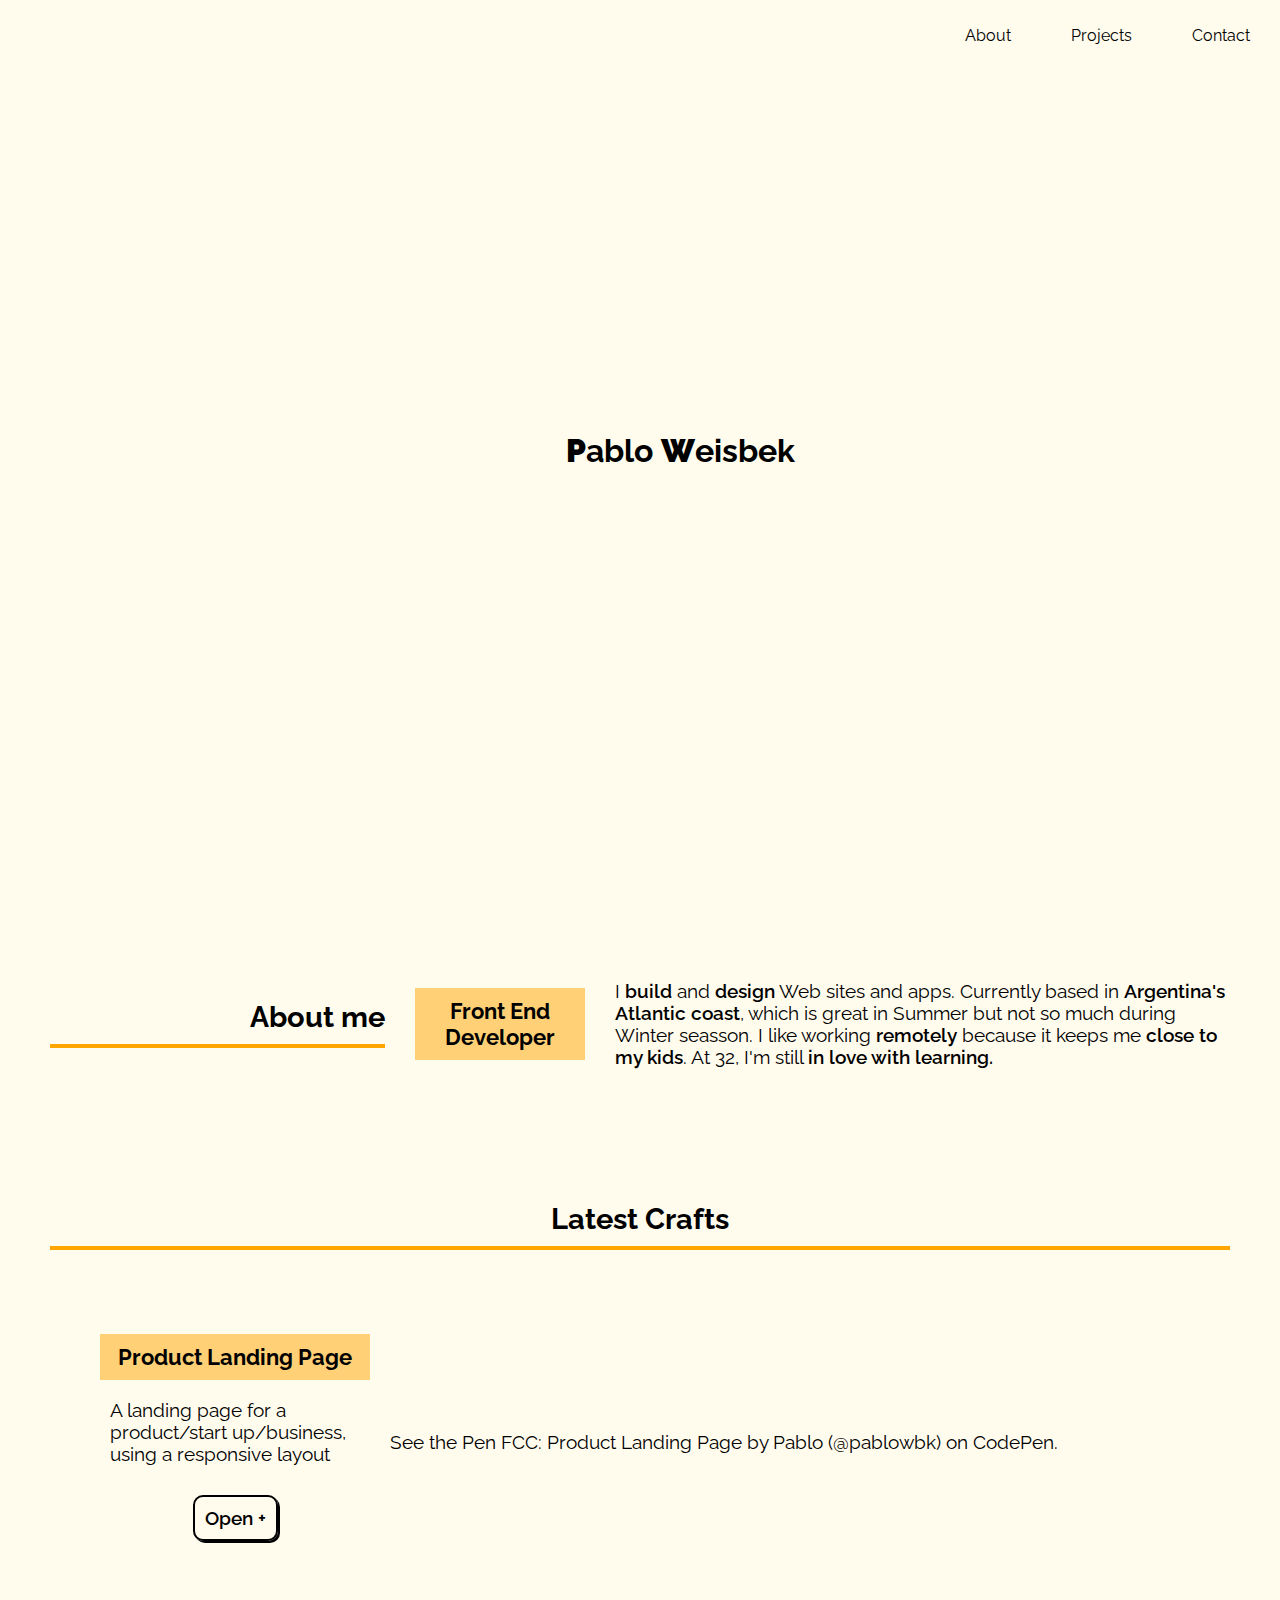
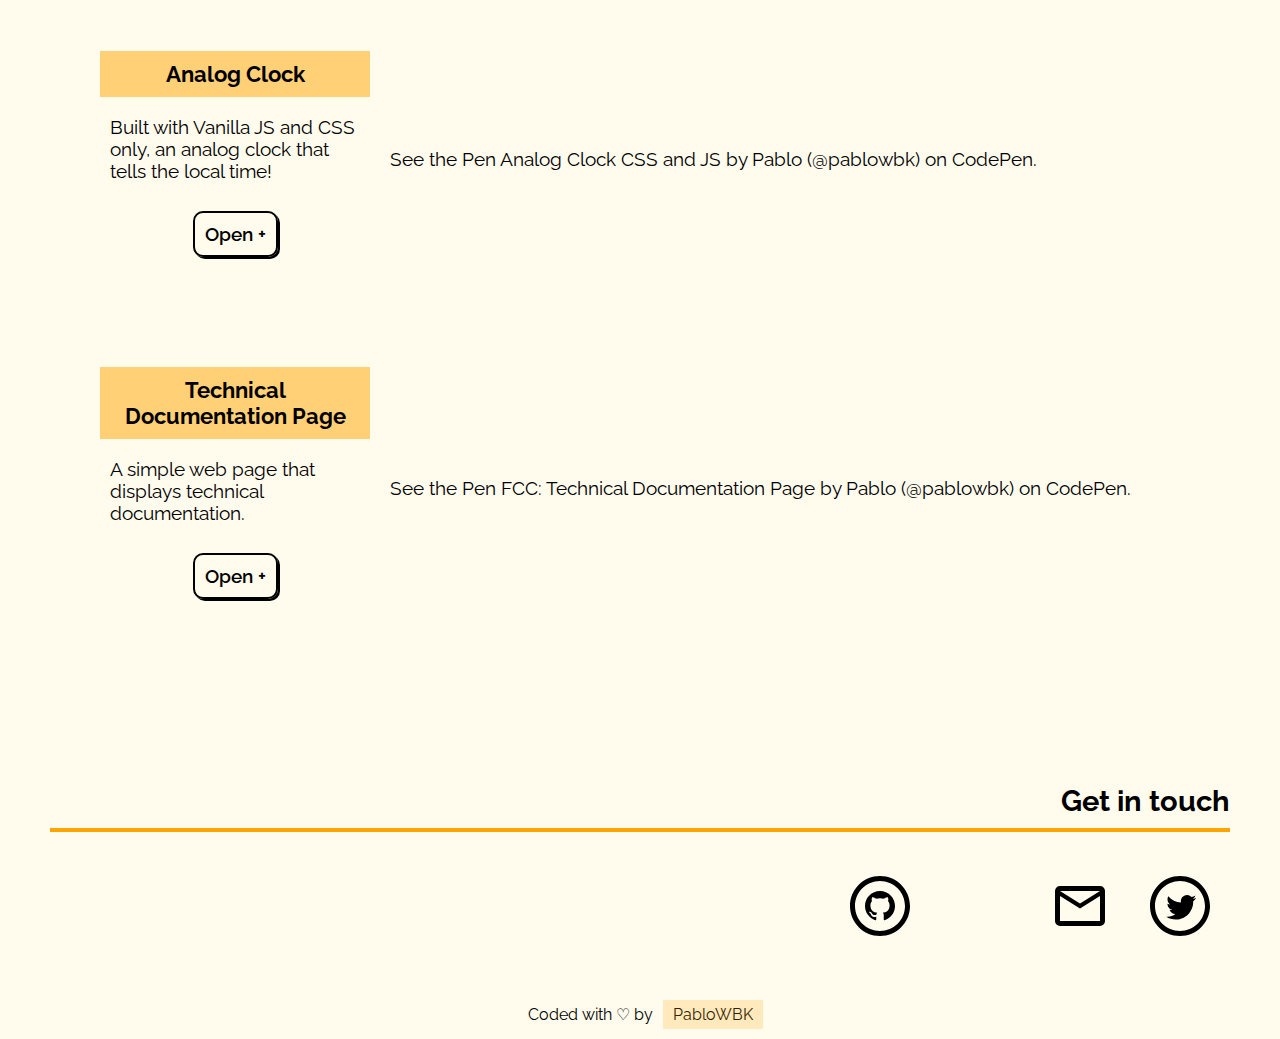
==== index.html @ bc7c8fac "replaced original page with Codepens personal porftolio for FCC" ====
<!DOCTYPE html>
<html lang="en" >

<head>
  <meta charset="UTF-8">
  <meta name="viewport" content="width=device-width, initial-scale=1.0">
  <meta http-equiv="X-UA-Compatible" content="ie=edge">
  <title>FCC: Personal Portfolio</title>
  <link href='https://fonts.googleapis.com/css?family=Open+Sans' rel='stylesheet' type='text/css'>
  <link rel="stylesheet" href="css/style.css">

</head>

<body>

  <nav id="navbar">
    <ul>
      <li><a href="#about" class="nav-link">About</a></li>
      <li><a href="#projects" class="nav-link">Projects</a></li>
      <li><a href="#contact" class="nav-link">Contact</a></li>
    </ul>
  </nav>

  <header id="welcome-section">

    <figure>
      <!-- <img src="https://avatars3.githubusercontent.com/u/36734796?s=400&u=4bb889fdafe7a1ba83c03dd6642db9de06f09c7b&v=4" alt="pablo pic"> -->
      <img src="https://pbs.twimg.com/profile_images/1017013284715630592/LOCkh4VE_400x400.jpg" alt="">
    </figure>
    <div class="headers">
      <h1><b>P</b>ablo <b>W</b>eisbek</h1>
    </div>
  </header>

  <section class="about" id="about">
    <h2>About me</h2>
    <h3>Front End Developer</h3>
    <p>I <span>build</span> and <span>design</span> Web sites and apps. Currently based in <span>Argentina's Atlantic coast</span>, which is great in Summer but not so much during Winter seasson. I like working <span>remotely</span> because it keeps me <span>close to my kids</span>.
      At 32, I'm still <span>in love with learning.</span></p>
  </section>

  <main id="projects">
    <h2>Latest Crafts</h2>
    <div class="projects-wrap">

      <section class="project-tile">
        <div class="project-header">
          <h3>Product Landing Page</h3>
          <p>A landing page for a product/start up/business, using a responsive layout</p>
          <a href="https://codepen.io/pablowbk/pen/RBqbNm/" target="_blank">Open +</a>
        </div>
        <div class="project-embed">
          <p data-height="500" data-theme-id="dark" data-slug-hash="RBqbNm" data-default-tab="result" data-user="pablowbk" data-pen-title="FCC: Product Landing Page" class="codepen">See the Pen <a href="https://codepen.io/pablowbk/pen/RBqbNm/">FCC: Product Landing Page</a> by Pablo (<a href="https://codepen.io/pablowbk">@pablowbk</a>) on <a href="https://codepen.io">CodePen</a>.</p>
        </div>
      </section>

      <section class="project-tile">
        <div class="project-header">
          <h3>Analog Clock</h3>
          <p>Built with Vanilla JS and CSS only, an analog clock that tells the local time!</p>
          <a href="https://codepen.io/pablowbk/pen/YJjBdP/" target="_blank">Open +</a>
        </div>
        <div class="project-embed">
          <p data-height="500" data-theme-id="dark" data-slug-hash="YJjBdP" data-default-tab="result" data-user="pablowbk" data-pen-title="Analog Clock CSS and JS" class="codepen">See the Pen <a href="https://codepen.io/pablowbk/pen/YJjBdP/">Analog Clock CSS and JS</a> by Pablo (<a href="https://codepen.io/pablowbk">@pablowbk</a>) on <a href="https://codepen.io">CodePen</a>.</p>
        </div>
      </section>

      <section class="project-tile">
        <div class="project-header">
          <h3>Technical Documentation Page</h3>
          <p>A simple web page that displays technical documentation.</p>
          <a href="https://codepen.io/pablowbk/pen/pQPLyy/" target="_blank">Open +</a>
        </div>
        <div class="project-embed">
          <p data-height="500" data-theme-id="dark" data-slug-hash="pQPLyy" data-default-tab="result" data-user="pablowbk" data-pen-title="FCC: Technical Documentation Page" class="codepen project-embed">See the Pen <a href="https://codepen.io/pablowbk/pen/pQPLyy/">FCC: Technical Documentation Page</a> by Pablo (<a href="https://codepen.io/pablowbk">@pablowbk</a>) on <a href="https://codepen.io">CodePen</a>.</p>
        </div>
      </section>

    </div>
  </main>

  <div id="contact">
    <h2>Get in touch</h2>
    <div class="cards">

      <div class="card gh">
        <a href="https://github.com/pablowbk" target="_blank" id="profile-link">
          <svg xmlns="http://www.w3.org/2000/svg" viewBox="0 0 24 24"><path d="M12 2c5.514 0 10 4.486 10 10s-4.486 10-10 10-10-4.486-10-10 4.486-10 10-10zm0-2c-6.627 0-12 5.373-12 12s5.373 12 12 12 12-5.373 12-12-5.373-12-12-12zm0 6c-3.313 0-6 2.686-6 6 0 2.651 1.719 4.9 4.104 5.693.3.056.396-.13.396-.289v-1.117c-1.669.363-2.017-.707-2.017-.707-.272-.693-.666-.878-.666-.878-.544-.373.041-.365.041-.365.603.042.92.619.92.619.535.917 1.403.652 1.746.499.054-.388.209-.652.381-.802-1.333-.152-2.733-.667-2.733-2.965 0-.655.234-1.19.618-1.61-.062-.153-.268-.764.058-1.59 0 0 .504-.161 1.65.615.479-.133.992-.199 1.502-.202.51.002 1.023.069 1.503.202 1.146-.776 1.648-.615 1.648-.615.327.826.121 1.437.06 1.588.385.42.617.955.617 1.61 0 2.305-1.404 2.812-2.74 2.96.216.186.412.551.412 1.111v1.646c0 .16.096.347.4.288 2.383-.793 4.1-3.041 4.1-5.691 0-3.314-2.687-6-6-6z"/>
          </svg>
        </a>
      </div>

      <div class="card">
        <a href="https://www.freecodecamp.org/pablowbk" target="_blank" class="fcc"></a>
      </div>

      <div class="card email">
        <a href="mailto:pablo.weisbek@gmail.com" target="none">
          <svg xmlns="http://www.w3.org/2000/svg" viewBox="0 0 24 24">
            <path d="M20,4H4A2,2,0,0,0,2.01,6L2,18a2.006,2.006,0,0,0,2,2H20a2.006,2.006,0,0,0,2-2V6A2.006,2.006,0,0,0,20,4Zm0,14H4V8l8,5,8-5Zm-8-7L4,6H20Z"></path>
          </svg>
        </a>
      </div>

      <div class="card tw">
        <a href="https://twitter.com/wbkpablo" target="_blank">
          <svg xmlns="http://www.w3.org/2000/svg" viewBox="0 0 24 24">
            <path d="M12 2c5.514 0 10 4.486 10 10s-4.486 10-10 10-10-4.486-10-10 4.486-10 10-10zm0-2c-6.627 0-12 5.373-12 12s5.373 12 12 12 12-5.373 12-12-5.373-12-12-12zm6.5 8.778c-.441.196-.916.328-1.414.388.509-.305.898-.787 1.083-1.362-.476.282-1.003.487-1.564.597-.448-.479-1.089-.778-1.796-.778-1.59 0-2.758 1.483-2.399 3.023-2.045-.103-3.86-1.083-5.074-2.572-.645 1.106-.334 2.554.762 3.287-.403-.013-.782-.124-1.114-.308-.027 1.14.791 2.207 1.975 2.445-.346.094-.726.116-1.112.042.313.978 1.224 1.689 2.3 1.709-1.037.812-2.34 1.175-3.647 1.021 1.09.699 2.383 1.106 3.773 1.106 4.572 0 7.154-3.861 6.998-7.324.482-.346.899-.78 1.229-1.274z"/>
          </svg>
        </a>
      </div>

    </div>

  </div>

  <footer>
    <span class="credits">Coded with &#9825; by </span>
    <a href="https://codepen.io/pablowbk">PabloWBK</a>
  </footer>

  <script async src="https://static.codepen.io/assets/embed/ei.js"></script>
  <script src="https://cdn.freecodecamp.org/testable-projects-fcc/v1/bundle.js"></script>
  <script src='https://cdn.freecodecamp.org/testable-projects-fcc/v1/bundle.js'></script>
  <script  src="js/index.js"></script>

</body>

</html>
---- css/style.css ----
@import url(https://fonts.googleapis.com/css?family=Raleway:400,500|Karla);

*,
*::before,
*::after {
  box-sizing: border-box;
}

body {
  margin: 0 auto;
  font-family: Raleway, sans-serif;
  background: #fffbed;
}

a {
  text-decoration: none;
  color: initial;
}

#navbar {
  position: fixed;
  width: 100%;
  padding: 10px 20px 0;
  z-index: 999;
  background: #fffbed;
}

#navbar ul {
  list-style: none;
  padding: 0;
  display: flex;
  justify-content: flex-end;
}

#navbar ul li {
  display: inline-block;
  padding: 0 20px;
}

#navbar ul li:last-child {
  padding-right: 0;
}

.nav-link {
  transition: all 200ms ease;
  padding: 10px;
}

.nav-link:hover {
  font-weight: 800;
  border-bottom: 2px solid orange;
}

#welcome-section {
  height: 100vh;
  display: flex;
  justify-content: center;
  align-items: center;
  margin: 0;
  padding: 20px;
}

.headers h1 {
  
}

.headers h2 {
  
}



#welcome-section figure img {
  border-radius: 50%;
  max-width: 100%;
}


#projects,
#about,
#contact {
  margin: 0 20px;
  padding: 61px 0 30px;
  font-size: 1.2em;
}

#about {
  display: flex;
  flex: 1;
  justify-content: center;
  align-items: center;
}

#about h2 {
  padding: 10px 30px;
  width: 100%;
  text-align: right;
}

#about h3 {
  text-align: center;
  background: rgba(255, 165, 0,.5);
  padding: 10px 30px;
  margin: 0;
}

#about h2::after,
#projects h2::after,
#contact h2::after {
  content: "";
  height: 4px;
  background: orange;
  display: block;
  position: relative;
  width: 100%;
  margin-top: 10px;
}

#about p {
  padding: 0 30px;
}

#about span {
  font-weight: 600;
}

#projects {
  display: flex;
  flex-direction: column;
}

#projects h2 {
  align-self: stretch;
  padding: 0 30px;
  text-align: center;
}

.projects-wrap {
  width: 100%;
  flex: 1;
  display: flex;
  justify-content: space-around;
  padding: 10px 30px;
}

.project-tile {
  margin: 30px;
  flex: 1;
}

.project-tile h3 {
  text-align: center;
  background: rgba(255, 165, 0,.5);
  padding: 10px;
  margin: 0;
}

.project-header a {
  align-self: center;
  display: inline-block;
  
  border-radius: 10px;
  margin: 10px;
  padding: 10px;
  border: 2px solid #000;
  flex: 1;
  font-weight: 600;
  transition: all 100ms ease;
  box-shadow: 2px 2px 0px 0 #000;
}

.project-header a:hover{
  padding: 10px 15px;
  background: orange;
  color: #fff;
}

.project-header {
  display: flex;
  flex-direction: column;
  margin-bottom: 20px;
}

.project-header p {
  padding: 0 10px;
}

.project-embed {
  flex: 1;
  min-width: 360px;
  position: relative;
  overflow: hidden;
}

#contact {
  display: flex;
  flex-direction: column;
  justify-content: flex-end;
  align-items: center;
  
}

#contact h2 {
  align-self: stretch;
  text-align: right;
  padding: 0 30px;
  
}

.cards {
  align-self: flex-end;
  display: flex;
  justify-content: center;
  align-items: center;
  flex:1;
  margin-right: 30px;
}

.card {
  padding: 20px;
  width: 100px;
  transition: all 200ms ease-in;
 }

.card a {
  display: block;
}

.card:hover {
  background: rgba(255, 165, 0,.1);
  border-radius: 50%;
  border: 1px solid orange;
}

.fcc {
  height: 60px;
  background: url(https://cdn.rawgit.com/Deftwun/e3756a8b518cbb354425/raw/6584db8babd6cbc4ecb35ed36f0d184a506b979e/free-code-camp-logo.svg);
  background-size: contain;
  background-repeat: no-repeat;
  background-position: center center;
  margin: -5px;
}

footer {
  display: flex;
  flex-direction: row;
  justify-content: center;
  align-items: center;
  margin: 10px;
}

footer > *{
  padding: 5px 10px;
}

footer a{
  display: block;
  position: relative;
  overflow: hidden;
}

footer a::after {
  content: "";
  height: 100%;
  width: 100%;
  background: rgba(255, 165, 0,.2);
  position: absolute;
  display: block;
  top: 0%;
  left: 0%;
  transition: all 100ms ease-out; 
}

footer a:hover::after {
  left: 100%;
}





/*MEDIA QUERIES*/





@media (max-width: 1320px) {
  .projects-wrap {
    flex-direction: column;
  }
  .project-tile {
    display: flex;
    flex-direction: row;
    align-items: center;
  }
  
  .project-tile .project-header {
    flex: 1;
    margin: 20px;
  }
  
  .project-embed {
    flex: 3;
  }
}

@media (max-width: 960px) {
  #navbar ul {
    justify-content: center;
  }

  #welcome-section {
    height: calc(100vh + 75px);
    flex-direction: column;
  }

  .headers h1 {
    
  }
  
  .headers h2 {
  text-align: center;
}

  #about {
    flex-direction: column;
    justify-content: center;
    align-items: center;
  }
  #about h2 {
    text-align: center;
  }

  #projects {
    flex-direction: column;
  }

  .project-tile {
    flex-direction: column;
    margin: 0 0 30px;
  }
  
  .project-header {
    
  }
  
  .project-embed {
    width: 100%;
  }

  #contact {
    flex-direction: column;
  }
  
  #contact h2{
    text-align: center;
  }
  
  .cards {
    align-self: center;
    width: 100%;
    margin: 0 auto;
  }
  
  .fcc {
    background-position: center center;
  }
}

@media (max-width: 500px) {
  .project-embed {
    max-width: 360px;
  }
  
  .project-embed::after {
    top:0%;
    background: rgba(255, 165, 0,.1);
  }
}
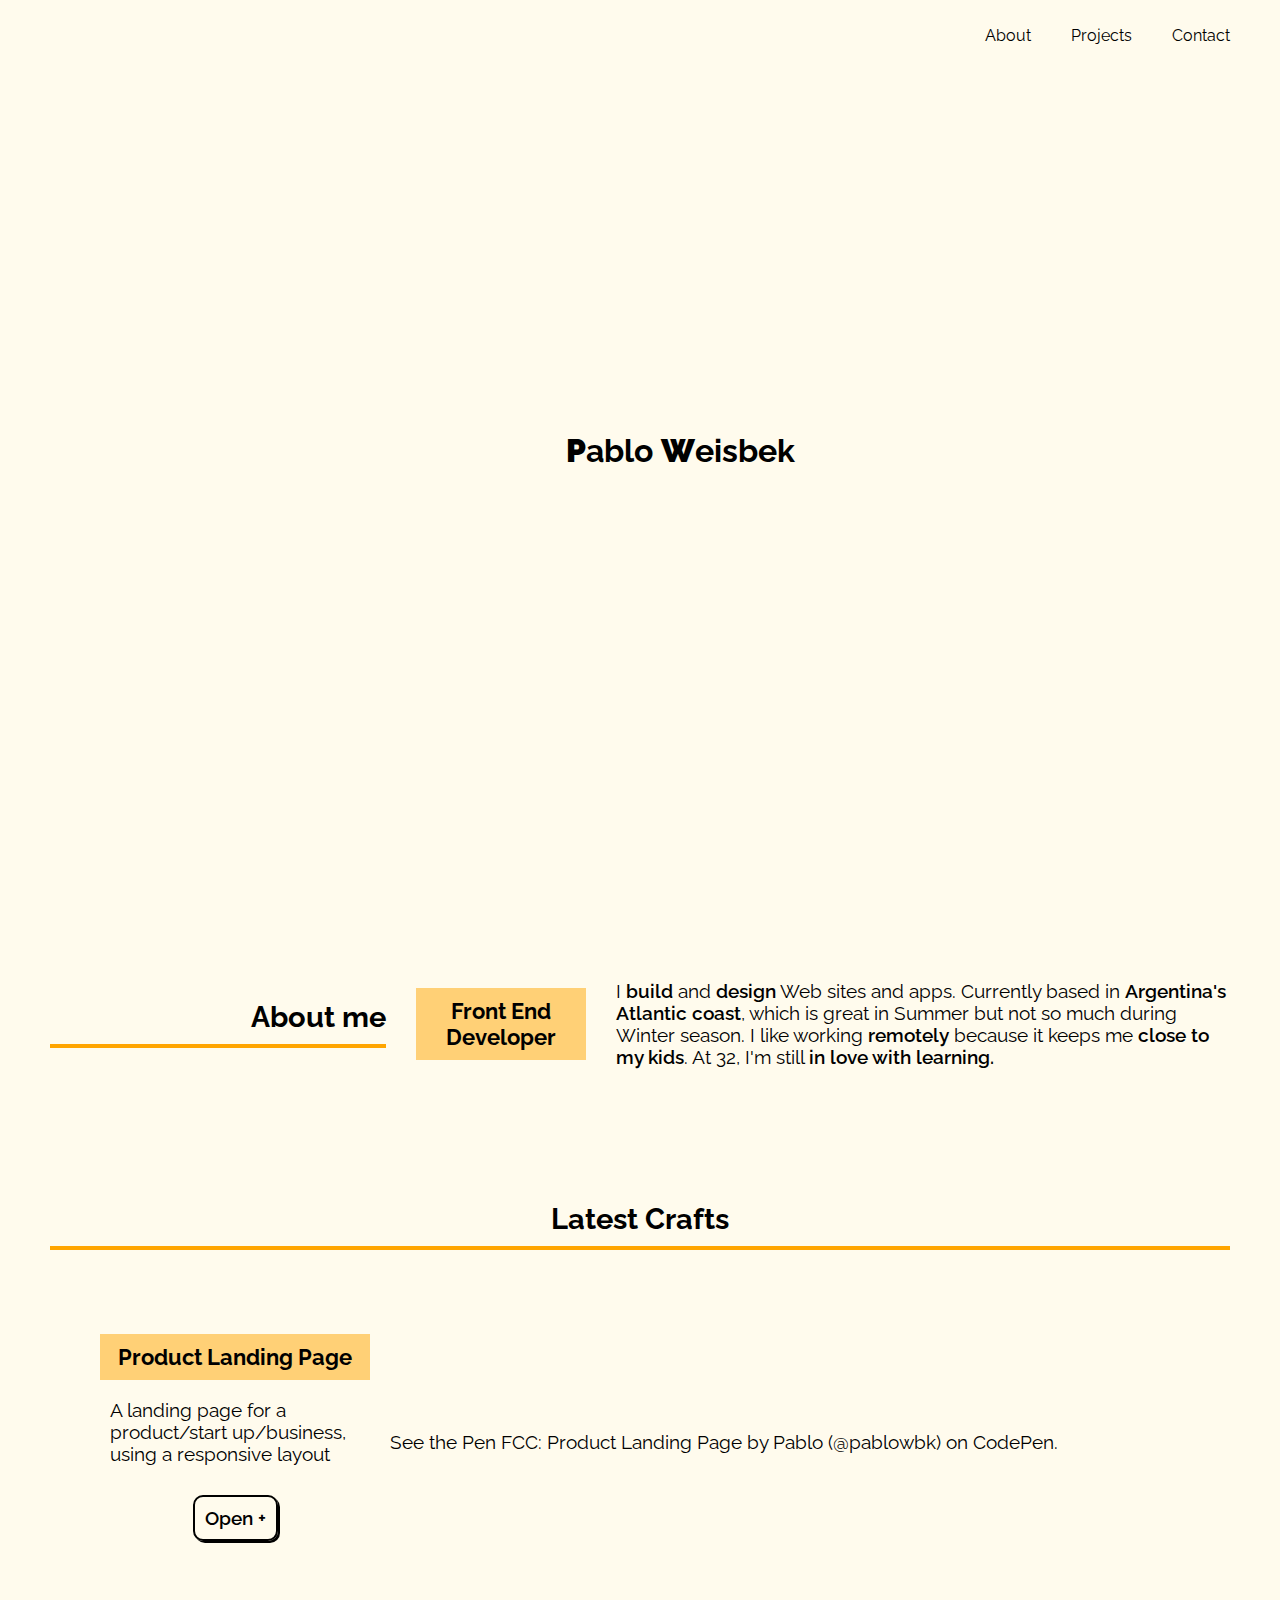
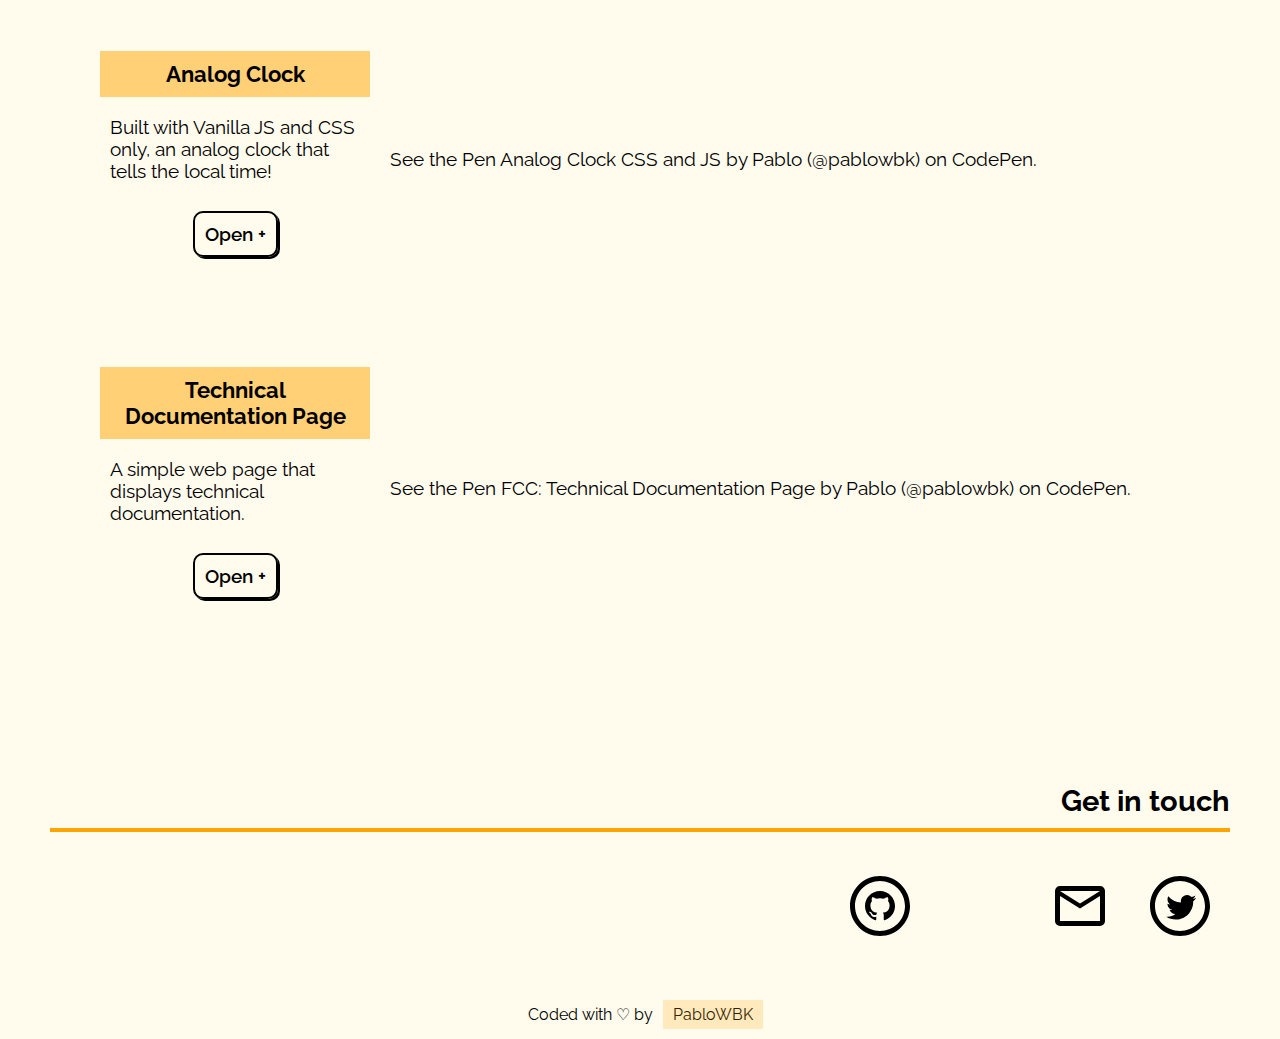
==== commit 36b95086: "fixed spelling mistake" ====
--- a/index.html
+++ b/index.html
@@ -5,7 +5,7 @@
   <meta charset="UTF-8">
   <meta name="viewport" content="width=device-width, initial-scale=1.0">
   <meta http-equiv="X-UA-Compatible" content="ie=edge">
-  <title>FCC: Personal Portfolio</title>
+  <title>Pablo Weisbek - Front End Developer</title>
   <link href='https://fonts.googleapis.com/css?family=Open+Sans' rel='stylesheet' type='text/css'>
   <link rel="stylesheet" href="css/style.css">
 
@@ -35,7 +35,7 @@
   <section class="about" id="about">
     <h2>About me</h2>
     <h3>Front End Developer</h3>
-    <p>I <span>build</span> and <span>design</span> Web sites and apps. Currently based in <span>Argentina's Atlantic coast</span>, which is great in Summer but not so much during Winter seasson. I like working <span>remotely</span> because it keeps me <span>close to my kids</span>.
+    <p>I <span>build</span> and <span>design</span> Web sites and apps. Currently based in <span>Argentina's Atlantic coast</span>, which is great in Summer but not so much during Winter season. I like working <span>remotely</span> because it keeps me <span>close to my kids</span>.
       At 32, I'm still <span>in love with learning.</span></p>
   </section>
 
@@ -119,10 +119,6 @@
     <a href="https://codepen.io/pablowbk">PabloWBK</a>
   </footer>
 
-  <script async src="https://static.codepen.io/assets/embed/ei.js"></script>
-  <script src="https://cdn.freecodecamp.org/testable-projects-fcc/v1/bundle.js"></script>
-  <script src='https://cdn.freecodecamp.org/testable-projects-fcc/v1/bundle.js'></script>
-  <script  src="js/index.js"></script>
 
 </body>
 
--- a/css/style.css
+++ b/css/style.css
@@ -6,6 +6,10 @@
   box-sizing: border-box;
 }
 
+html {
+  scroll-behavior: smooth;
+}
+
 body {
   margin: 0 auto;
   font-family: Raleway, sans-serif;
@@ -37,8 +41,12 @@
   padding: 0 20px;
 }
 
+#navbar ul li:first-child {
+  padding-right: 0px;
+}
+
 #navbar ul li:last-child {
-  padding-right: 0;
+  padding-left: 0px;
 }
 
 .nav-link {
@@ -61,11 +69,11 @@
 }
 
 .headers h1 {
-  
+
 }
 
 .headers h2 {
-  
+
 }
 
 
@@ -158,7 +166,7 @@
 .project-header a {
   align-self: center;
   display: inline-block;
-  
+
   border-radius: 10px;
   margin: 10px;
   padding: 10px;
@@ -197,14 +205,14 @@
   flex-direction: column;
   justify-content: flex-end;
   align-items: center;
-  
+
 }
 
 #contact h2 {
   align-self: stretch;
   text-align: right;
   padding: 0 30px;
-  
+
 }
 
 .cards {
@@ -268,7 +276,7 @@
   display: block;
   top: 0%;
   left: 0%;
-  transition: all 100ms ease-out; 
+  transition: all 100ms ease-out;
 }
 
 footer a:hover::after {
@@ -294,12 +302,12 @@
     flex-direction: row;
     align-items: center;
   }
-  
+
   .project-tile .project-header {
     flex: 1;
     margin: 20px;
   }
-  
+
   .project-embed {
     flex: 3;
   }
@@ -316,9 +324,9 @@
   }
 
   .headers h1 {
-    
-  }
-  
+
+  }
+
   .headers h2 {
   text-align: center;
 }
@@ -340,11 +348,11 @@
     flex-direction: column;
     margin: 0 0 30px;
   }
-  
+
   .project-header {
-    
-  }
-  
+
+  }
+
   .project-embed {
     width: 100%;
   }
@@ -352,17 +360,17 @@
   #contact {
     flex-direction: column;
   }
-  
+
   #contact h2{
     text-align: center;
   }
-  
+
   .cards {
     align-self: center;
     width: 100%;
     margin: 0 auto;
   }
-  
+
   .fcc {
     background-position: center center;
   }
@@ -372,10 +380,9 @@
   .project-embed {
     max-width: 360px;
   }
-  
+
   .project-embed::after {
     top:0%;
     background: rgba(255, 165, 0,.1);
   }
 }
-
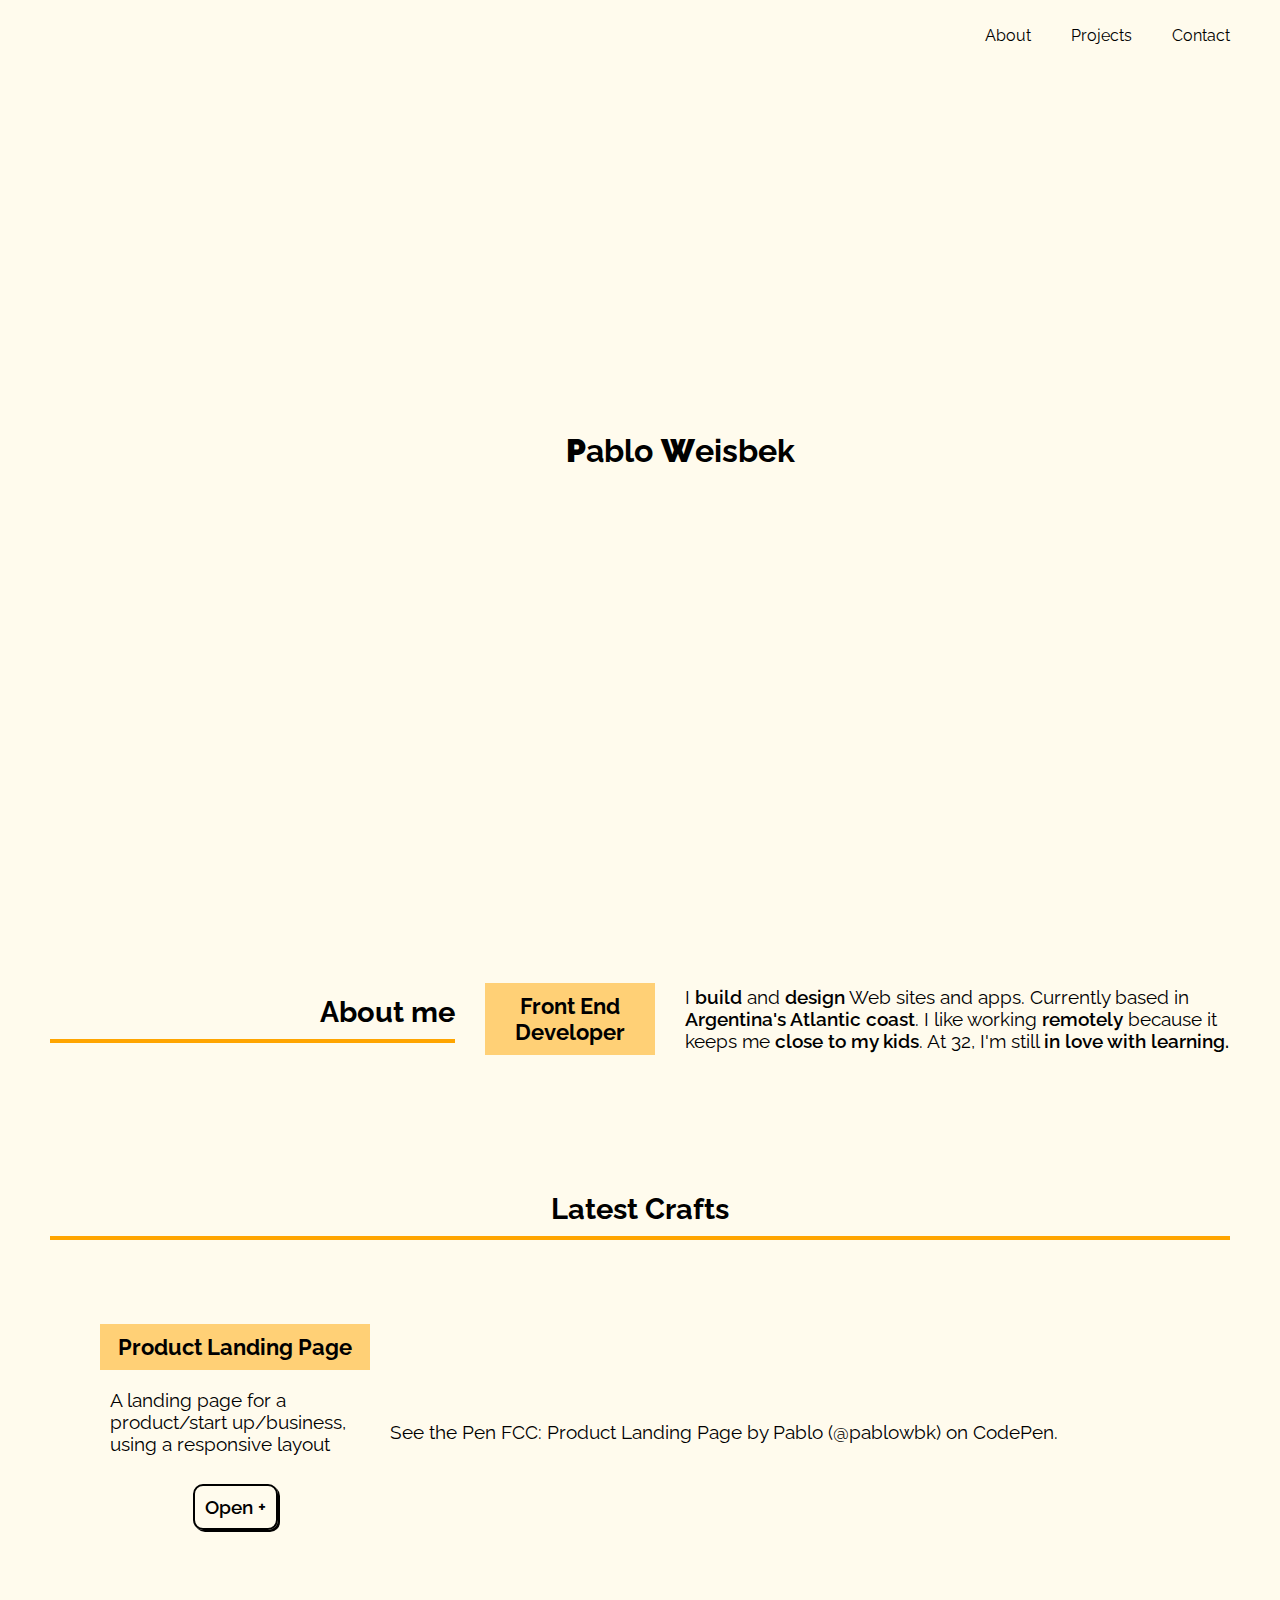
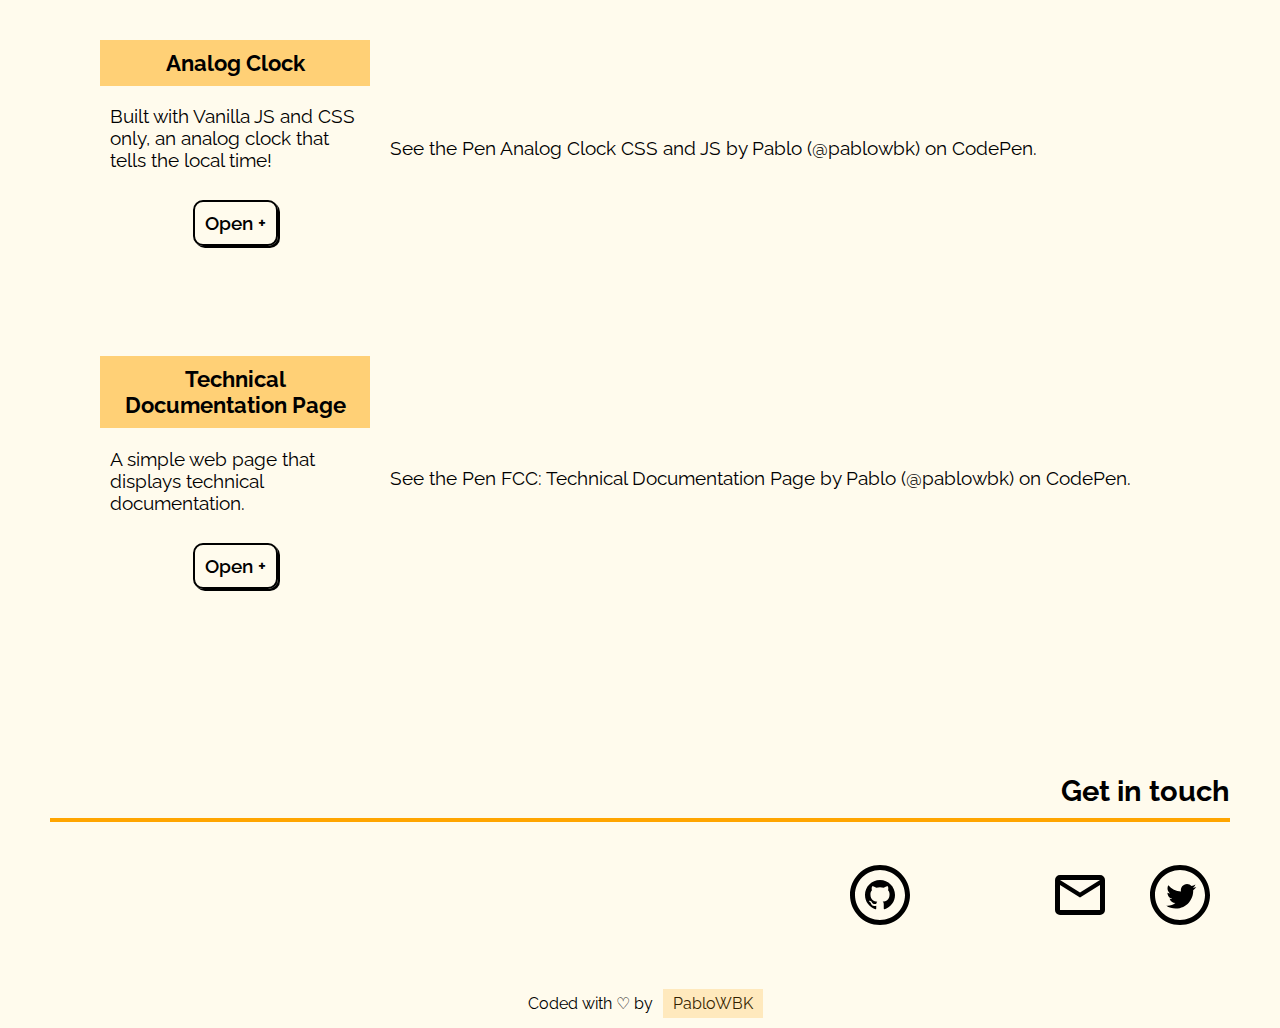
==== commit fa84f3e5: "deleted season comment in bio" ====
--- a/index.html
+++ b/index.html
@@ -35,7 +35,7 @@
   <section class="about" id="about">
     <h2>About me</h2>
     <h3>Front End Developer</h3>
-    <p>I <span>build</span> and <span>design</span> Web sites and apps. Currently based in <span>Argentina's Atlantic coast</span>, which is great in Summer but not so much during Winter season. I like working <span>remotely</span> because it keeps me <span>close to my kids</span>.
+    <p>I <span>build</span> and <span>design</span> Web sites and apps. Currently based in <span>Argentina's Atlantic coast</span>. I like working <span>remotely</span> because it keeps me <span>close to my kids</span>.
       At 32, I'm still <span>in love with learning.</span></p>
   </section>
 
@@ -47,7 +47,7 @@
         <div class="project-header">
           <h3>Product Landing Page</h3>
           <p>A landing page for a product/start up/business, using a responsive layout</p>
-          <a href="https://codepen.io/pablowbk/pen/RBqbNm/" target="_blank">Open +</a>
+          <a href="https://codepen.io/pablowbk/pen/RBqbNm/" target="_blank" rel="noopener noreferrer">Open +</a>
         </div>
         <div class="project-embed">
           <p data-height="500" data-theme-id="dark" data-slug-hash="RBqbNm" data-default-tab="result" data-user="pablowbk" data-pen-title="FCC: Product Landing Page" class="codepen">See the Pen <a href="https://codepen.io/pablowbk/pen/RBqbNm/">FCC: Product Landing Page</a> by Pablo (<a href="https://codepen.io/pablowbk">@pablowbk</a>) on <a href="https://codepen.io">CodePen</a>.</p>
@@ -58,7 +58,7 @@
         <div class="project-header">
           <h3>Analog Clock</h3>
           <p>Built with Vanilla JS and CSS only, an analog clock that tells the local time!</p>
-          <a href="https://codepen.io/pablowbk/pen/YJjBdP/" target="_blank">Open +</a>
+          <a href="https://codepen.io/pablowbk/pen/YJjBdP/" target="_blank" rel="noopener noreferrer">Open +</a>
         </div>
         <div class="project-embed">
           <p data-height="500" data-theme-id="dark" data-slug-hash="YJjBdP" data-default-tab="result" data-user="pablowbk" data-pen-title="Analog Clock CSS and JS" class="codepen">See the Pen <a href="https://codepen.io/pablowbk/pen/YJjBdP/">Analog Clock CSS and JS</a> by Pablo (<a href="https://codepen.io/pablowbk">@pablowbk</a>) on <a href="https://codepen.io">CodePen</a>.</p>
@@ -69,7 +69,7 @@
         <div class="project-header">
           <h3>Technical Documentation Page</h3>
           <p>A simple web page that displays technical documentation.</p>
-          <a href="https://codepen.io/pablowbk/pen/pQPLyy/" target="_blank">Open +</a>
+          <a href="https://codepen.io/pablowbk/pen/pQPLyy/" target="_blank" rel="noopener noreferrer">Open +</a>
         </div>
         <div class="project-embed">
           <p data-height="500" data-theme-id="dark" data-slug-hash="pQPLyy" data-default-tab="result" data-user="pablowbk" data-pen-title="FCC: Technical Documentation Page" class="codepen project-embed">See the Pen <a href="https://codepen.io/pablowbk/pen/pQPLyy/">FCC: Technical Documentation Page</a> by Pablo (<a href="https://codepen.io/pablowbk">@pablowbk</a>) on <a href="https://codepen.io">CodePen</a>.</p>
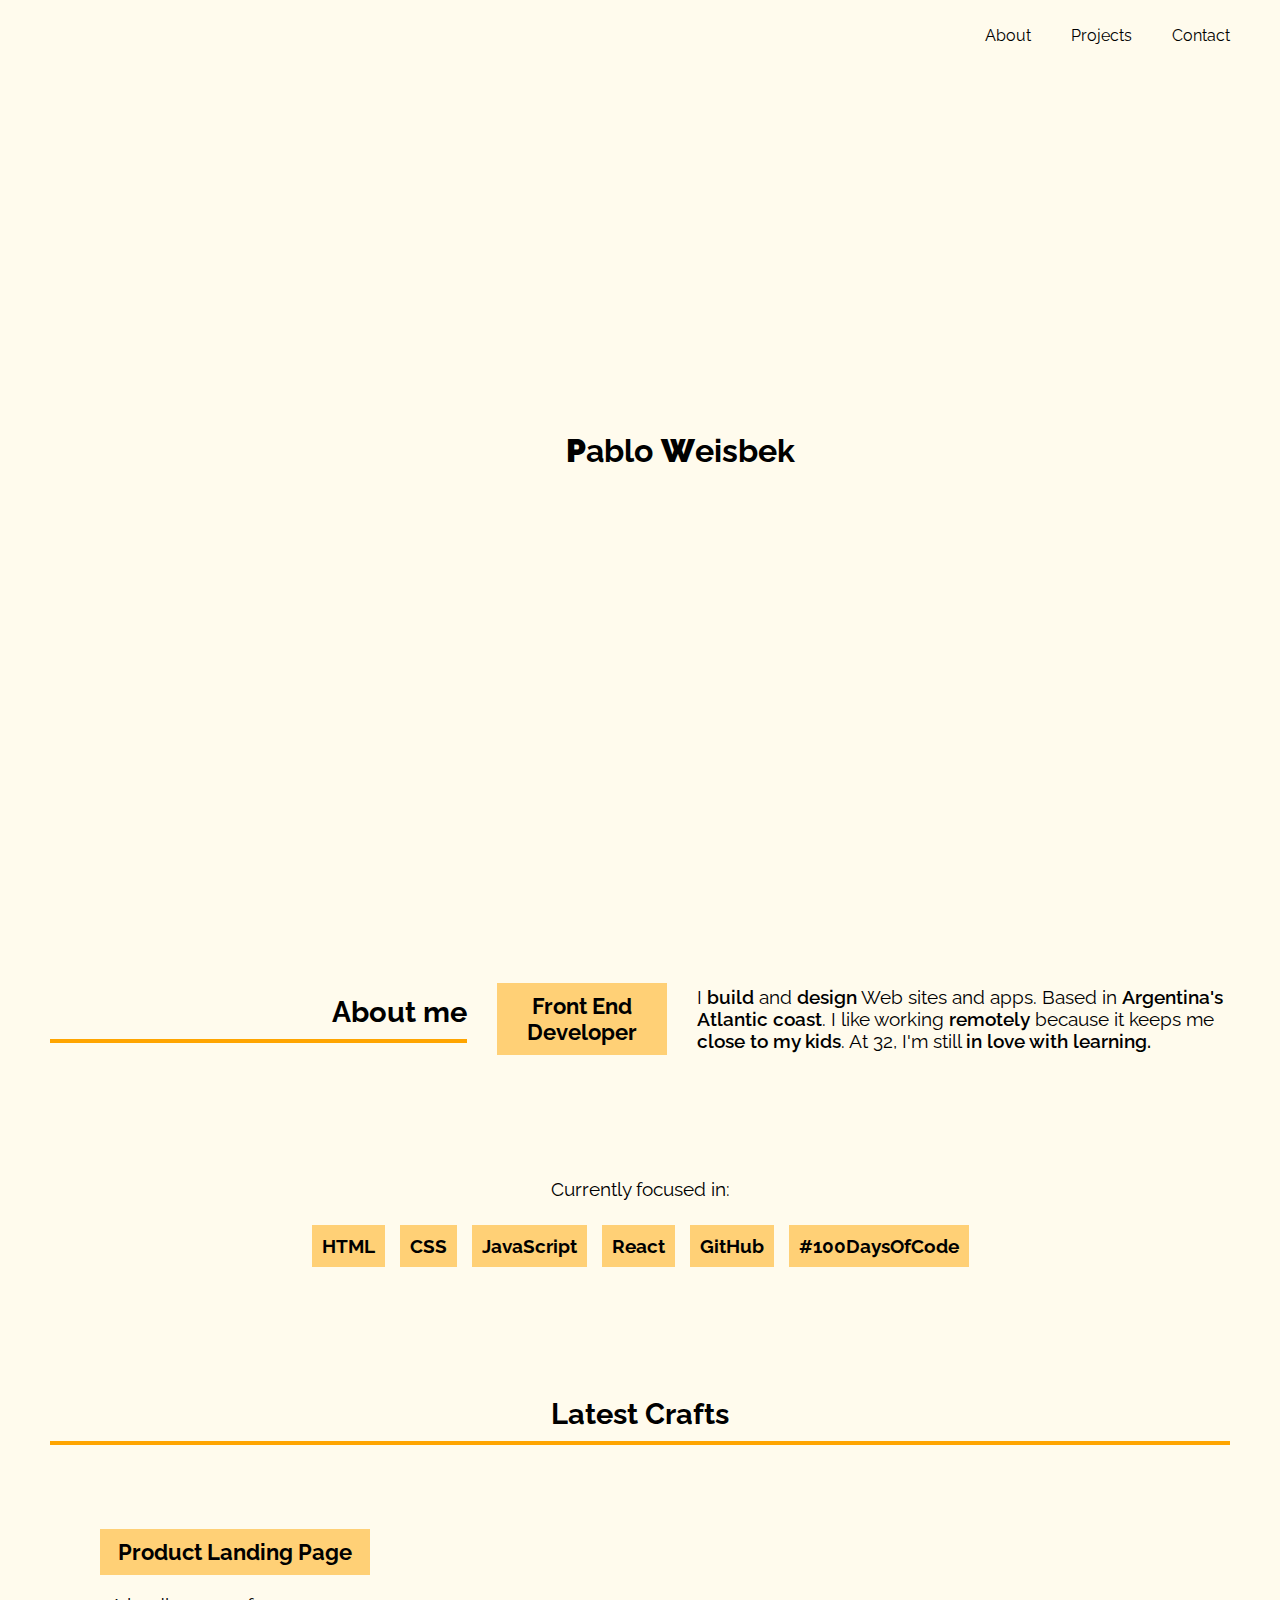
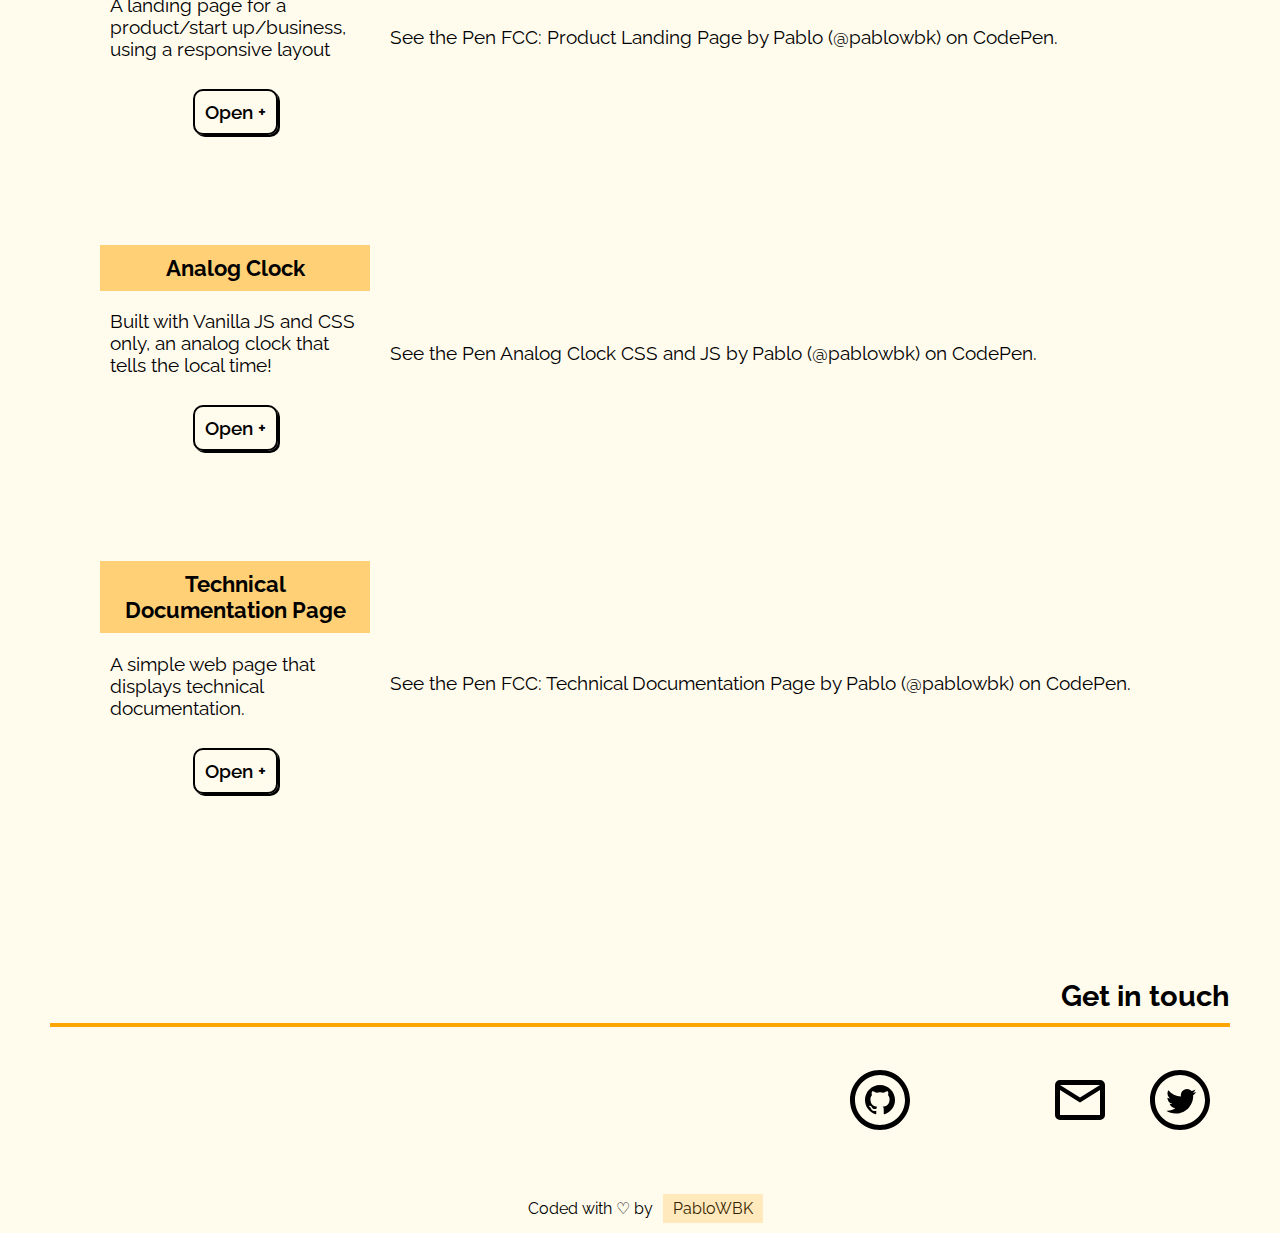
==== commit e5a2b334: "Added skills section (very basic)" ====
--- a/index.html
+++ b/index.html
@@ -1,5 +1,5 @@
 <!DOCTYPE html>
-<html lang="en" >
+<html lang="en">
 
 <head>
   <meta charset="UTF-8">
@@ -35,8 +35,23 @@
   <section class="about" id="about">
     <h2>About me</h2>
     <h3>Front End Developer</h3>
-    <p>I <span>build</span> and <span>design</span> Web sites and apps. Currently based in <span>Argentina's Atlantic coast</span>. I like working <span>remotely</span> because it keeps me <span>close to my kids</span>.
-      At 32, I'm still <span>in love with learning.</span></p>
+    <p>I <span>build</span> and <span>design</span> Web sites and apps. Based in <span>Argentina's Atlantic coast</span>. I like working <span>remotely</span> because it keeps me <span>close to my kids</span>. At 32, I'm still <span>in love with
+        learning.</span></p>
+
+  </section>
+
+  <section class="skills" id="skills">
+    <span>Currently focused in: </span>
+    <span>
+      <b>HTML</b>
+      <b>CSS</b>
+      <b>JavaScript</b>
+      <b>React</b>
+      <b>GitHub</b>
+      <b>#100DaysOfCode</b>
+
+    </span>
+
   </section>
 
   <main id="projects">
@@ -50,7 +65,8 @@
           <a href="https://codepen.io/pablowbk/pen/RBqbNm/" target="_blank" rel="noopener noreferrer">Open +</a>
         </div>
         <div class="project-embed">
-          <p data-height="500" data-theme-id="dark" data-slug-hash="RBqbNm" data-default-tab="result" data-user="pablowbk" data-pen-title="FCC: Product Landing Page" class="codepen">See the Pen <a href="https://codepen.io/pablowbk/pen/RBqbNm/">FCC: Product Landing Page</a> by Pablo (<a href="https://codepen.io/pablowbk">@pablowbk</a>) on <a href="https://codepen.io">CodePen</a>.</p>
+          <p data-height="500" data-theme-id="dark" data-slug-hash="RBqbNm" data-default-tab="result" data-user="pablowbk" data-pen-title="FCC: Product Landing Page" class="codepen">See the Pen <a href="https://codepen.io/pablowbk/pen/RBqbNm/">FCC:
+              Product Landing Page</a> by Pablo (<a href="https://codepen.io/pablowbk">@pablowbk</a>) on <a href="https://codepen.io">CodePen</a>.</p>
         </div>
       </section>
 
@@ -61,7 +77,8 @@
           <a href="https://codepen.io/pablowbk/pen/YJjBdP/" target="_blank" rel="noopener noreferrer">Open +</a>
         </div>
         <div class="project-embed">
-          <p data-height="500" data-theme-id="dark" data-slug-hash="YJjBdP" data-default-tab="result" data-user="pablowbk" data-pen-title="Analog Clock CSS and JS" class="codepen">See the Pen <a href="https://codepen.io/pablowbk/pen/YJjBdP/">Analog Clock CSS and JS</a> by Pablo (<a href="https://codepen.io/pablowbk">@pablowbk</a>) on <a href="https://codepen.io">CodePen</a>.</p>
+          <p data-height="500" data-theme-id="dark" data-slug-hash="YJjBdP" data-default-tab="result" data-user="pablowbk" data-pen-title="Analog Clock CSS and JS" class="codepen">See the Pen <a href="https://codepen.io/pablowbk/pen/YJjBdP/">Analog
+              Clock CSS and JS</a> by Pablo (<a href="https://codepen.io/pablowbk">@pablowbk</a>) on <a href="https://codepen.io">CodePen</a>.</p>
         </div>
       </section>
 
@@ -72,7 +89,8 @@
           <a href="https://codepen.io/pablowbk/pen/pQPLyy/" target="_blank" rel="noopener noreferrer">Open +</a>
         </div>
         <div class="project-embed">
-          <p data-height="500" data-theme-id="dark" data-slug-hash="pQPLyy" data-default-tab="result" data-user="pablowbk" data-pen-title="FCC: Technical Documentation Page" class="codepen project-embed">See the Pen <a href="https://codepen.io/pablowbk/pen/pQPLyy/">FCC: Technical Documentation Page</a> by Pablo (<a href="https://codepen.io/pablowbk">@pablowbk</a>) on <a href="https://codepen.io">CodePen</a>.</p>
+          <p data-height="500" data-theme-id="dark" data-slug-hash="pQPLyy" data-default-tab="result" data-user="pablowbk" data-pen-title="FCC: Technical Documentation Page" class="codepen project-embed">See the Pen <a href="https://codepen.io/pablowbk/pen/pQPLyy/">FCC:
+              Technical Documentation Page</a> by Pablo (<a href="https://codepen.io/pablowbk">@pablowbk</a>) on <a href="https://codepen.io">CodePen</a>.</p>
         </div>
       </section>
 
@@ -85,7 +103,8 @@
 
       <div class="card gh">
         <a href="https://github.com/pablowbk" target="_blank" id="profile-link">
-          <svg xmlns="http://www.w3.org/2000/svg" viewBox="0 0 24 24"><path d="M12 2c5.514 0 10 4.486 10 10s-4.486 10-10 10-10-4.486-10-10 4.486-10 10-10zm0-2c-6.627 0-12 5.373-12 12s5.373 12 12 12 12-5.373 12-12-5.373-12-12-12zm0 6c-3.313 0-6 2.686-6 6 0 2.651 1.719 4.9 4.104 5.693.3.056.396-.13.396-.289v-1.117c-1.669.363-2.017-.707-2.017-.707-.272-.693-.666-.878-.666-.878-.544-.373.041-.365.041-.365.603.042.92.619.92.619.535.917 1.403.652 1.746.499.054-.388.209-.652.381-.802-1.333-.152-2.733-.667-2.733-2.965 0-.655.234-1.19.618-1.61-.062-.153-.268-.764.058-1.59 0 0 .504-.161 1.65.615.479-.133.992-.199 1.502-.202.51.002 1.023.069 1.503.202 1.146-.776 1.648-.615 1.648-.615.327.826.121 1.437.06 1.588.385.42.617.955.617 1.61 0 2.305-1.404 2.812-2.74 2.96.216.186.412.551.412 1.111v1.646c0 .16.096.347.4.288 2.383-.793 4.1-3.041 4.1-5.691 0-3.314-2.687-6-6-6z"/>
+          <svg xmlns="http://www.w3.org/2000/svg" viewBox="0 0 24 24">
+            <path d="M12 2c5.514 0 10 4.486 10 10s-4.486 10-10 10-10-4.486-10-10 4.486-10 10-10zm0-2c-6.627 0-12 5.373-12 12s5.373 12 12 12 12-5.373 12-12-5.373-12-12-12zm0 6c-3.313 0-6 2.686-6 6 0 2.651 1.719 4.9 4.104 5.693.3.056.396-.13.396-.289v-1.117c-1.669.363-2.017-.707-2.017-.707-.272-.693-.666-.878-.666-.878-.544-.373.041-.365.041-.365.603.042.92.619.92.619.535.917 1.403.652 1.746.499.054-.388.209-.652.381-.802-1.333-.152-2.733-.667-2.733-2.965 0-.655.234-1.19.618-1.61-.062-.153-.268-.764.058-1.59 0 0 .504-.161 1.65.615.479-.133.992-.199 1.502-.202.51.002 1.023.069 1.503.202 1.146-.776 1.648-.615 1.648-.615.327.826.121 1.437.06 1.588.385.42.617.955.617 1.61 0 2.305-1.404 2.812-2.74 2.96.216.186.412.551.412 1.111v1.646c0 .16.096.347.4.288 2.383-.793 4.1-3.041 4.1-5.691 0-3.314-2.687-6-6-6z" />
           </svg>
         </a>
       </div>
@@ -105,7 +124,7 @@
       <div class="card tw">
         <a href="https://twitter.com/wbkpablo" target="_blank">
           <svg xmlns="http://www.w3.org/2000/svg" viewBox="0 0 24 24">
-            <path d="M12 2c5.514 0 10 4.486 10 10s-4.486 10-10 10-10-4.486-10-10 4.486-10 10-10zm0-2c-6.627 0-12 5.373-12 12s5.373 12 12 12 12-5.373 12-12-5.373-12-12-12zm6.5 8.778c-.441.196-.916.328-1.414.388.509-.305.898-.787 1.083-1.362-.476.282-1.003.487-1.564.597-.448-.479-1.089-.778-1.796-.778-1.59 0-2.758 1.483-2.399 3.023-2.045-.103-3.86-1.083-5.074-2.572-.645 1.106-.334 2.554.762 3.287-.403-.013-.782-.124-1.114-.308-.027 1.14.791 2.207 1.975 2.445-.346.094-.726.116-1.112.042.313.978 1.224 1.689 2.3 1.709-1.037.812-2.34 1.175-3.647 1.021 1.09.699 2.383 1.106 3.773 1.106 4.572 0 7.154-3.861 6.998-7.324.482-.346.899-.78 1.229-1.274z"/>
+            <path d="M12 2c5.514 0 10 4.486 10 10s-4.486 10-10 10-10-4.486-10-10 4.486-10 10-10zm0-2c-6.627 0-12 5.373-12 12s5.373 12 12 12 12-5.373 12-12-5.373-12-12-12zm6.5 8.778c-.441.196-.916.328-1.414.388.509-.305.898-.787 1.083-1.362-.476.282-1.003.487-1.564.597-.448-.479-1.089-.778-1.796-.778-1.59 0-2.758 1.483-2.399 3.023-2.045-.103-3.86-1.083-5.074-2.572-.645 1.106-.334 2.554.762 3.287-.403-.013-.782-.124-1.114-.308-.027 1.14.791 2.207 1.975 2.445-.346.094-.726.116-1.112.042.313.978 1.224 1.689 2.3 1.709-1.037.812-2.34 1.175-3.647 1.021 1.09.699 2.383 1.106 3.773 1.106 4.572 0 7.154-3.861 6.998-7.324.482-.346.899-.78 1.229-1.274z" />
           </svg>
         </a>
       </div>
@@ -119,6 +138,8 @@
     <a href="https://codepen.io/pablowbk">PabloWBK</a>
   </footer>
 
+  <script async src="https://static.codepen.io/assets/embed/ei.js"></script>
+  <!--   <script src="https://cdn.freecodecamp.org/testable-projects-fcc/v1/bundle.js"></script> -->
 
 </body>
 
--- a/css/style.css
+++ b/css/style.css
@@ -83,16 +83,16 @@
   max-width: 100%;
 }
 
-
 #projects,
 #about,
-#contact {
+#contact,
+#skills {
   margin: 0 20px;
   padding: 61px 0 30px;
   font-size: 1.2em;
 }
 
-#about {
+#about, #skills {
   display: flex;
   flex: 1;
   justify-content: center;
@@ -132,6 +132,27 @@
   font-weight: 600;
 }
 
+#skills {
+  flex-direction: column;
+}
+
+#skills span {
+  display: inline-block;
+  padding: 10px;
+  text-align: center;
+}
+
+#skills span:first-of-type{
+}
+
+#skills b {
+  display: inline-block;
+  background: rgba(255, 165, 0,.5);
+  padding: 10px;
+  margin: 5px 5px;
+}
+
+
 #projects {
   display: flex;
   flex-direction: column;
